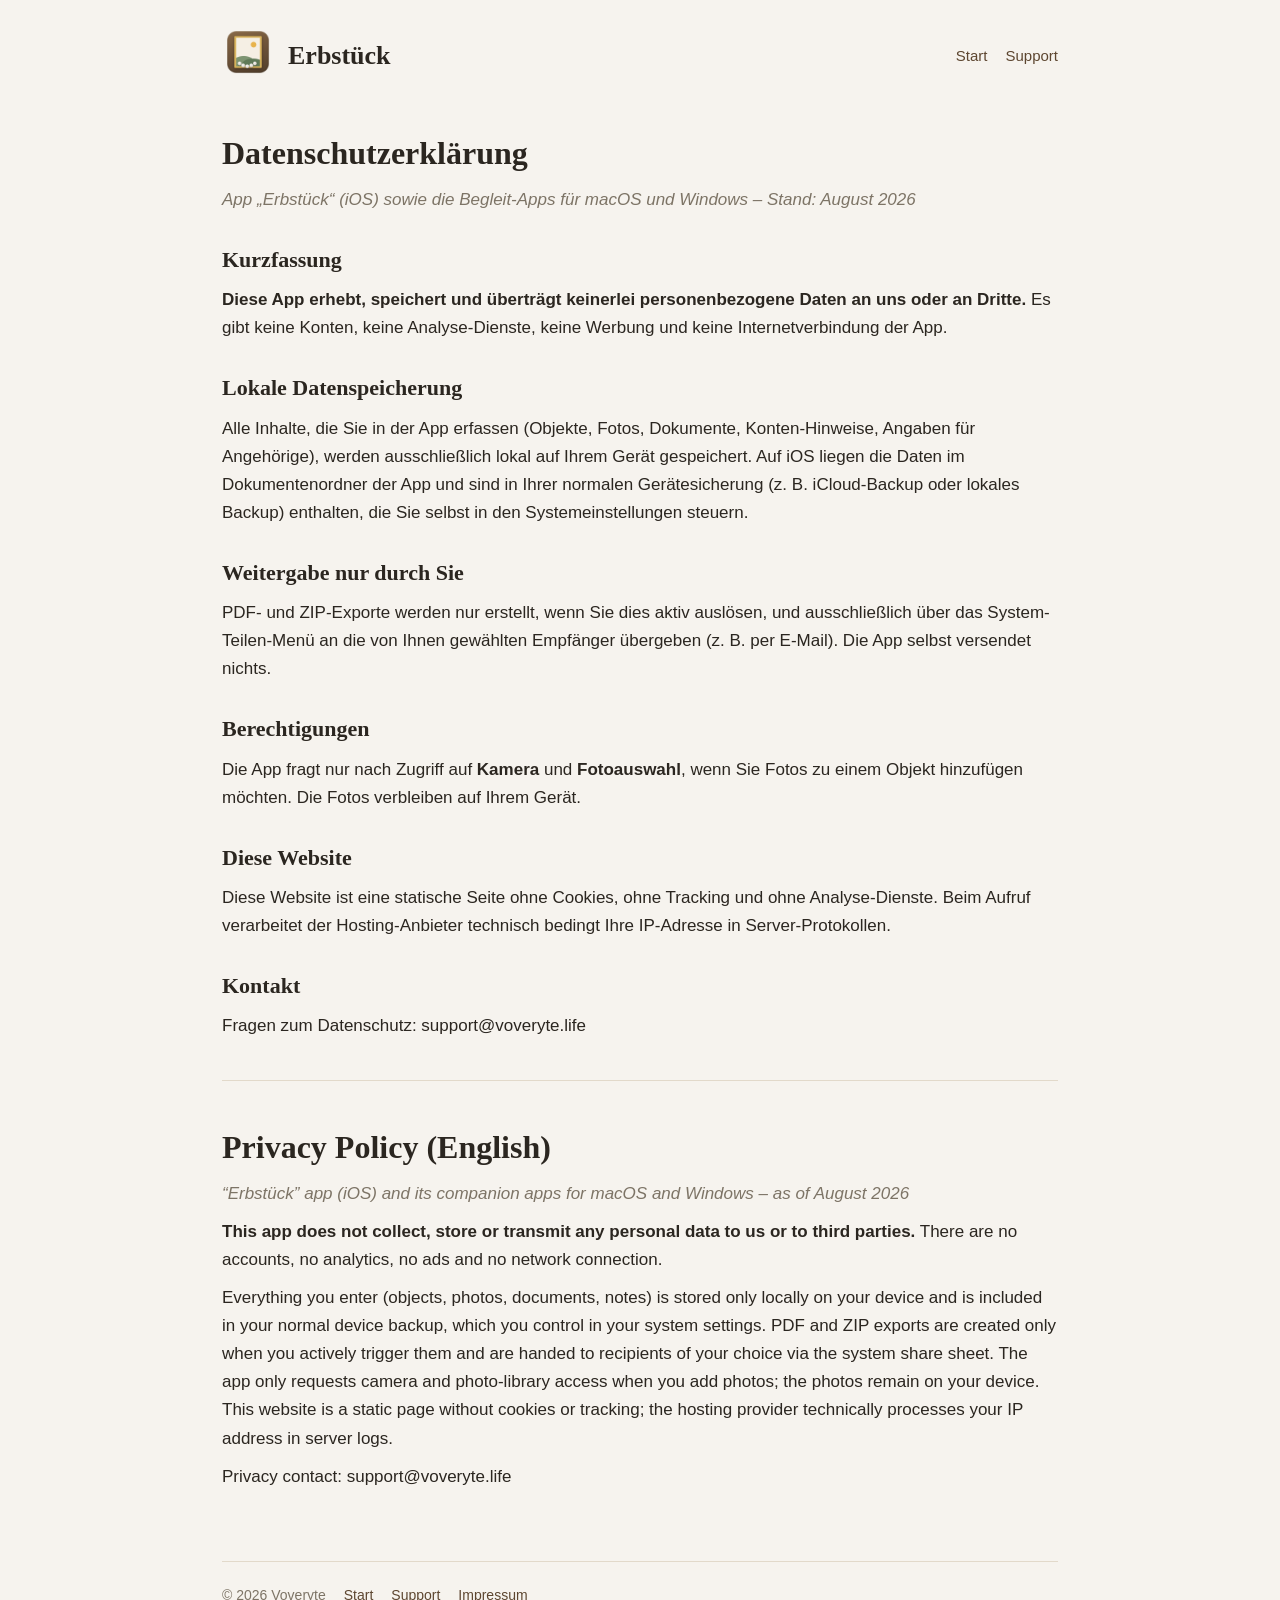
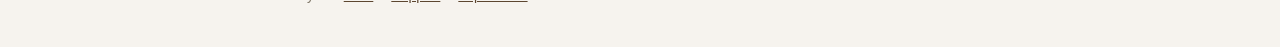
==== datenschutz.html @ f2dac95f "Erbstück Website" ====
<!DOCTYPE html>
<html lang="de">
<head>
<meta charset="utf-8">
<meta name="viewport" content="width=device-width, initial-scale=1">
<title>Datenschutz – Erbstück</title>
<link rel="stylesheet" href="style.css">
<link rel="icon" href="bilder/icon.png">
</head>
<body>
<div class="wrap">
  <header class="site">
    <a href="index.html"><img src="bilder/icon.png" alt="Erbstück App-Icon"></a>
    <span class="name">Erbstück</span>
    <nav><a href="index.html">Start</a><a href="support.html">Support</a></nav>
  </header>

  <main class="doc">
    <h1>Datenschutzerklärung</h1>
    <p><em>App „Erbstück“ (iOS) sowie die Begleit-Apps für macOS und Windows – Stand: August 2026</em></p>

    <h2>Kurzfassung</h2>
    <p><strong>Diese App erhebt, speichert und überträgt keinerlei personenbezogene
    Daten an uns oder an Dritte.</strong> Es gibt keine Konten, keine
    Analyse-Dienste, keine Werbung und keine Internetverbindung der App.</p>

    <h2>Lokale Datenspeicherung</h2>
    <p>Alle Inhalte, die Sie in der App erfassen (Objekte, Fotos, Dokumente,
    Konten-Hinweise, Angaben für Angehörige), werden ausschließlich lokal auf
    Ihrem Gerät gespeichert. Auf iOS liegen die Daten im Dokumentenordner der
    App und sind in Ihrer normalen Gerätesicherung (z. B. iCloud-Backup oder
    lokales Backup) enthalten, die Sie selbst in den Systemeinstellungen
    steuern.</p>

    <h2>Weitergabe nur durch Sie</h2>
    <p>PDF- und ZIP-Exporte werden nur erstellt, wenn Sie dies aktiv auslösen,
    und ausschließlich über das System-Teilen-Menü an die von Ihnen gewählten
    Empfänger übergeben (z. B. per E-Mail). Die App selbst versendet nichts.</p>

    <h2>Berechtigungen</h2>
    <p>Die App fragt nur nach Zugriff auf <strong>Kamera</strong> und
    <strong>Fotoauswahl</strong>, wenn Sie Fotos zu einem Objekt hinzufügen
    möchten. Die Fotos verbleiben auf Ihrem Gerät.</p>

    <h2>Diese Website</h2>
    <p>Diese Website ist eine statische Seite ohne Cookies, ohne Tracking und
    ohne Analyse-Dienste. Beim Aufruf verarbeitet der Hosting-Anbieter
    technisch bedingt Ihre IP-Adresse in Server-Protokollen.</p>

    <h2>Kontakt</h2>
    <p>Fragen zum Datenschutz: support@voveryte.life</p>

    <hr>

    <h1>Privacy Policy (English)</h1>
    <p><em>“Erbstück” app (iOS) and its companion apps for macOS and Windows – as of August 2026</em></p>
    <p><strong>This app does not collect, store or transmit any personal data to
    us or to third parties.</strong> There are no accounts, no analytics, no ads
    and no network connection.</p>
    <p>Everything you enter (objects, photos, documents, notes) is stored only
    locally on your device and is included in your normal device backup, which
    you control in your system settings. PDF and ZIP exports are created only
    when you actively trigger them and are handed to recipients of your choice
    via the system share sheet. The app only requests camera and photo-library
    access when you add photos; the photos remain on your device. This website
    is a static page without cookies or tracking; the hosting provider
    technically processes your IP address in server logs.</p>
    <p>Privacy contact: support@voveryte.life</p>
  </main>

  <footer class="site">
    <span>© 2026 Voveryte</span>
    <a href="index.html">Start</a>
    <a href="support.html">Support</a>
    <a href="impressum.html">Impressum</a>
  </footer>
</div>
</body>
</html>
---- style.css ----
/* Erbstück – Website */
* { margin: 0; padding: 0; box-sizing: border-box; }
:root {
  --bg: #f6f3ee;
  --panel: #fffdf9;
  --border: #e2d9ca;
  --text: #2b2620;
  --muted: #7d7466;
  --accent: #7a5c3d;
  --accent-dark: #5d4630;
  --serif: ui-serif, "New York", Georgia, "Times New Roman", serif;
}
body {
  font-family: -apple-system, "Helvetica Neue", Helvetica, Arial, sans-serif;
  color: var(--text);
  background: var(--bg);
  line-height: 1.65;
  font-size: 17px;
}
.wrap { max-width: 880px; margin: 0 auto; padding: 0 22px; }

header.site {
  display: flex;
  align-items: center;
  gap: 14px;
  padding: 26px 0 10px;
}
header.site img { width: 52px; height: 52px; border-radius: 12px; }
header.site .name { font-family: var(--serif); font-size: 26px; font-weight: 600; }
header.site nav { margin-left: auto; display: flex; gap: 18px; }
header.site nav a { color: var(--accent-dark); text-decoration: none; font-size: 15px; }
header.site nav a:hover { text-decoration: underline; }

.hero { text-align: center; padding: 44px 0 10px; }
.hero h1 {
  font-family: var(--serif);
  font-size: clamp(34px, 6vw, 52px);
  font-weight: 600;
  line-height: 1.15;
  margin-bottom: 16px;
}
.hero p.lead { font-size: 20px; color: var(--muted); max-width: 620px; margin: 0 auto 26px; }
.badge {
  display: inline-block;
  background: var(--accent);
  color: #fff;
  border-radius: 12px;
  padding: 13px 26px;
  text-decoration: none;
  font-weight: 600;
  box-shadow: 0 3px 12px rgba(90, 65, 40, 0.3);
}
.badge:hover { background: var(--accent-dark); }
.badge.soon { background: #b7ab99; box-shadow: none; cursor: default; }

.shots { display: flex; justify-content: center; gap: 26px; padding: 40px 0 10px; flex-wrap: wrap; }
.shots img {
  width: min(300px, 42vw);
  border-radius: 26px;
  border: 1px solid var(--border);
  box-shadow: 0 18px 50px rgba(70, 50, 30, 0.2);
}

section.features { padding: 44px 0; }
.grid { display: grid; grid-template-columns: repeat(auto-fit, minmax(240px, 1fr)); gap: 18px; }
.card {
  background: var(--panel);
  border: 1px solid var(--border);
  border-radius: 16px;
  padding: 22px;
}
.card .emoji { font-size: 30px; margin-bottom: 8px; }
.card h3 { font-family: var(--serif); font-size: 20px; margin-bottom: 6px; }
.card p { font-size: 15.5px; color: var(--muted); }

.privacy-band {
  background: var(--accent);
  color: #f3ead9;
  border-radius: 20px;
  padding: 34px;
  text-align: center;
  margin: 20px 0 40px;
}
.privacy-band h2 { font-family: var(--serif); font-size: 26px; color: #fff; margin-bottom: 10px; }
.privacy-band p { max-width: 560px; margin: 0 auto; }

main.doc { padding: 30px 0 60px; }
main.doc h1 { font-family: var(--serif); font-size: 32px; margin-bottom: 6px; }
main.doc h2 { font-family: var(--serif); font-size: 22px; margin: 28px 0 8px; }
main.doc p, main.doc li { margin-bottom: 10px; }
main.doc em { color: var(--muted); }
main.doc hr { border: none; border-top: 1px solid var(--border); margin: 40px 0; }

footer.site {
  border-top: 1px solid var(--border);
  padding: 22px 0 40px;
  color: var(--muted);
  font-size: 14px;
  display: flex;
  gap: 18px;
  flex-wrap: wrap;
}
footer.site a { color: var(--accent-dark); }
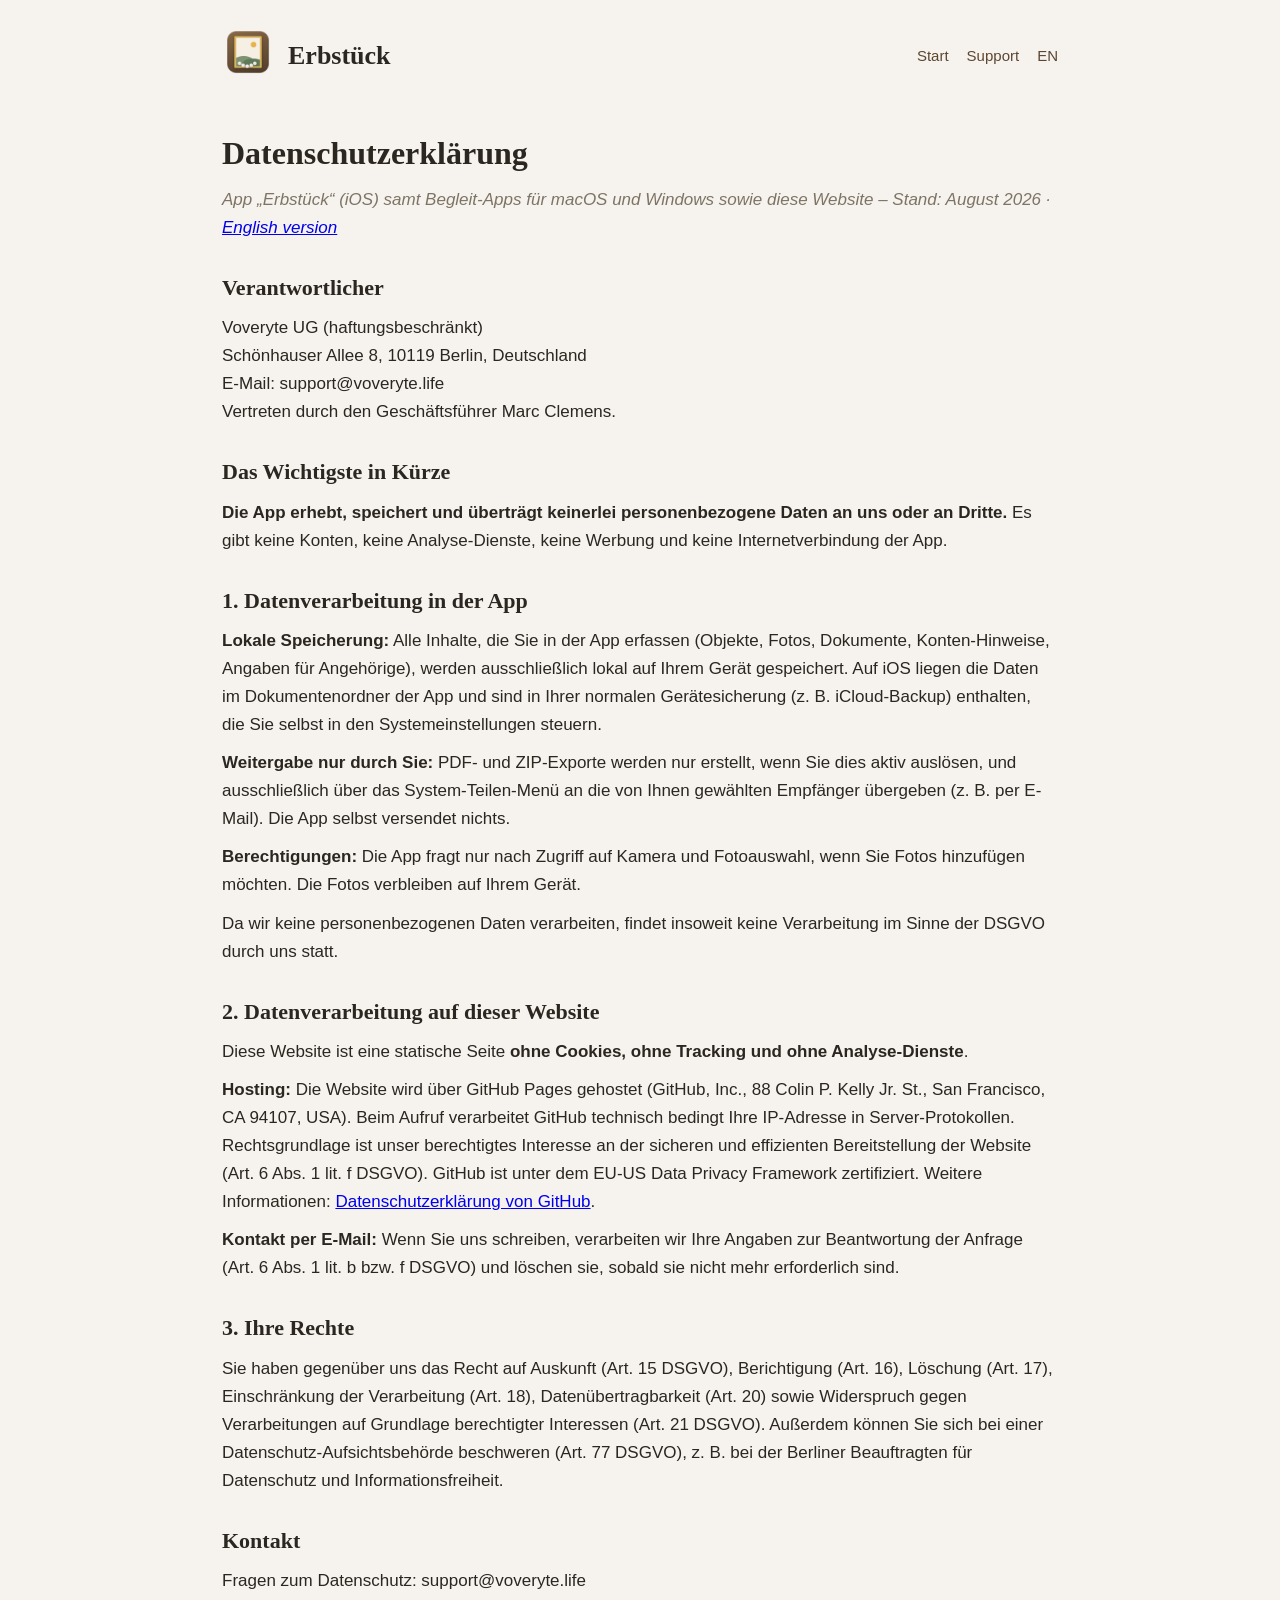
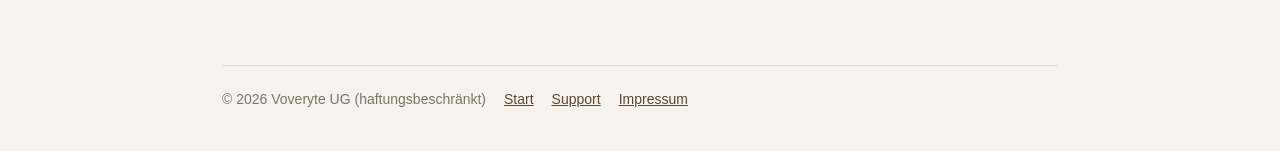
==== commit f38d573b: "Zweisprachig (DE/EN), vollständiges Impressum, DSGVO-Datenschutzerklärung" ====
--- a/datenschutz.html
+++ b/datenschutz.html
@@ -6,70 +6,82 @@
 <title>Datenschutz – Erbstück</title>
 <link rel="stylesheet" href="style.css">
 <link rel="icon" href="bilder/icon.png">
+<link rel="alternate" hreflang="en" href="en/privacy.html">
 </head>
 <body>
 <div class="wrap">
   <header class="site">
     <a href="index.html"><img src="bilder/icon.png" alt="Erbstück App-Icon"></a>
     <span class="name">Erbstück</span>
-    <nav><a href="index.html">Start</a><a href="support.html">Support</a></nav>
+    <nav><a href="index.html">Start</a><a href="support.html">Support</a><a href="en/privacy.html">EN</a></nav>
   </header>
 
   <main class="doc">
     <h1>Datenschutzerklärung</h1>
-    <p><em>App „Erbstück“ (iOS) sowie die Begleit-Apps für macOS und Windows – Stand: August 2026</em></p>
+    <p><em>App „Erbstück“ (iOS) samt Begleit-Apps für macOS und Windows sowie
+    diese Website – Stand: August 2026 ·
+    <a href="en/privacy.html">English version</a></em></p>
 
-    <h2>Kurzfassung</h2>
-    <p><strong>Diese App erhebt, speichert und überträgt keinerlei personenbezogene
-    Daten an uns oder an Dritte.</strong> Es gibt keine Konten, keine
-    Analyse-Dienste, keine Werbung und keine Internetverbindung der App.</p>
+    <h2>Verantwortlicher</h2>
+    <p>Voveryte UG (haftungsbeschränkt)<br>
+    Schönhauser Allee 8, 10119 Berlin, Deutschland<br>
+    E-Mail: support@voveryte.life<br>
+    Vertreten durch den Geschäftsführer Marc Clemens.</p>
 
-    <h2>Lokale Datenspeicherung</h2>
-    <p>Alle Inhalte, die Sie in der App erfassen (Objekte, Fotos, Dokumente,
-    Konten-Hinweise, Angaben für Angehörige), werden ausschließlich lokal auf
-    Ihrem Gerät gespeichert. Auf iOS liegen die Daten im Dokumentenordner der
-    App und sind in Ihrer normalen Gerätesicherung (z. B. iCloud-Backup oder
-    lokales Backup) enthalten, die Sie selbst in den Systemeinstellungen
-    steuern.</p>
+    <h2>Das Wichtigste in Kürze</h2>
+    <p><strong>Die App erhebt, speichert und überträgt keinerlei
+    personenbezogene Daten an uns oder an Dritte.</strong> Es gibt keine
+    Konten, keine Analyse-Dienste, keine Werbung und keine
+    Internetverbindung der App.</p>
 
-    <h2>Weitergabe nur durch Sie</h2>
-    <p>PDF- und ZIP-Exporte werden nur erstellt, wenn Sie dies aktiv auslösen,
-    und ausschließlich über das System-Teilen-Menü an die von Ihnen gewählten
-    Empfänger übergeben (z. B. per E-Mail). Die App selbst versendet nichts.</p>
+    <h2>1. Datenverarbeitung in der App</h2>
+    <p><strong>Lokale Speicherung:</strong> Alle Inhalte, die Sie in der App
+    erfassen (Objekte, Fotos, Dokumente, Konten-Hinweise, Angaben für
+    Angehörige), werden ausschließlich lokal auf Ihrem Gerät gespeichert.
+    Auf iOS liegen die Daten im Dokumentenordner der App und sind in Ihrer
+    normalen Gerätesicherung (z. B. iCloud-Backup) enthalten, die Sie selbst
+    in den Systemeinstellungen steuern.</p>
+    <p><strong>Weitergabe nur durch Sie:</strong> PDF- und ZIP-Exporte werden
+    nur erstellt, wenn Sie dies aktiv auslösen, und ausschließlich über das
+    System-Teilen-Menü an die von Ihnen gewählten Empfänger übergeben
+    (z. B. per E-Mail). Die App selbst versendet nichts.</p>
+    <p><strong>Berechtigungen:</strong> Die App fragt nur nach Zugriff auf
+    Kamera und Fotoauswahl, wenn Sie Fotos hinzufügen möchten. Die Fotos
+    verbleiben auf Ihrem Gerät.</p>
+    <p>Da wir keine personenbezogenen Daten verarbeiten, findet insoweit
+    keine Verarbeitung im Sinne der DSGVO durch uns statt.</p>
 
-    <h2>Berechtigungen</h2>
-    <p>Die App fragt nur nach Zugriff auf <strong>Kamera</strong> und
-    <strong>Fotoauswahl</strong>, wenn Sie Fotos zu einem Objekt hinzufügen
-    möchten. Die Fotos verbleiben auf Ihrem Gerät.</p>
+    <h2>2. Datenverarbeitung auf dieser Website</h2>
+    <p>Diese Website ist eine statische Seite <strong>ohne Cookies, ohne
+    Tracking und ohne Analyse-Dienste</strong>.</p>
+    <p><strong>Hosting:</strong> Die Website wird über GitHub Pages gehostet
+    (GitHub, Inc., 88 Colin P. Kelly Jr. St., San Francisco, CA 94107, USA).
+    Beim Aufruf verarbeitet GitHub technisch bedingt Ihre IP-Adresse in
+    Server-Protokollen. Rechtsgrundlage ist unser berechtigtes Interesse an
+    der sicheren und effizienten Bereitstellung der Website
+    (Art. 6 Abs. 1 lit. f DSGVO). GitHub ist unter dem EU-US Data Privacy
+    Framework zertifiziert. Weitere Informationen:
+    <a href="https://docs.github.com/site-policy/privacy-policies/github-general-privacy-statement">Datenschutzerklärung von GitHub</a>.</p>
+    <p><strong>Kontakt per E-Mail:</strong> Wenn Sie uns schreiben, verarbeiten
+    wir Ihre Angaben zur Beantwortung der Anfrage
+    (Art. 6 Abs. 1 lit. b bzw. f DSGVO) und löschen sie, sobald sie nicht
+    mehr erforderlich sind.</p>
 
-    <h2>Diese Website</h2>
-    <p>Diese Website ist eine statische Seite ohne Cookies, ohne Tracking und
-    ohne Analyse-Dienste. Beim Aufruf verarbeitet der Hosting-Anbieter
-    technisch bedingt Ihre IP-Adresse in Server-Protokollen.</p>
+    <h2>3. Ihre Rechte</h2>
+    <p>Sie haben gegenüber uns das Recht auf Auskunft (Art. 15 DSGVO),
+    Berichtigung (Art. 16), Löschung (Art. 17), Einschränkung der
+    Verarbeitung (Art. 18), Datenübertragbarkeit (Art. 20) sowie Widerspruch
+    gegen Verarbeitungen auf Grundlage berechtigter Interessen
+    (Art. 21 DSGVO). Außerdem können Sie sich bei einer
+    Datenschutz-Aufsichtsbehörde beschweren (Art. 77 DSGVO), z. B. bei der
+    Berliner Beauftragten für Datenschutz und Informationsfreiheit.</p>
 
     <h2>Kontakt</h2>
     <p>Fragen zum Datenschutz: support@voveryte.life</p>
-
-    <hr>
-
-    <h1>Privacy Policy (English)</h1>
-    <p><em>“Erbstück” app (iOS) and its companion apps for macOS and Windows – as of August 2026</em></p>
-    <p><strong>This app does not collect, store or transmit any personal data to
-    us or to third parties.</strong> There are no accounts, no analytics, no ads
-    and no network connection.</p>
-    <p>Everything you enter (objects, photos, documents, notes) is stored only
-    locally on your device and is included in your normal device backup, which
-    you control in your system settings. PDF and ZIP exports are created only
-    when you actively trigger them and are handed to recipients of your choice
-    via the system share sheet. The app only requests camera and photo-library
-    access when you add photos; the photos remain on your device. This website
-    is a static page without cookies or tracking; the hosting provider
-    technically processes your IP address in server logs.</p>
-    <p>Privacy contact: support@voveryte.life</p>
   </main>
 
   <footer class="site">
-    <span>© 2026 Voveryte</span>
+    <span>© 2026 Voveryte UG (haftungsbeschränkt)</span>
     <a href="index.html">Start</a>
     <a href="support.html">Support</a>
     <a href="impressum.html">Impressum</a>
